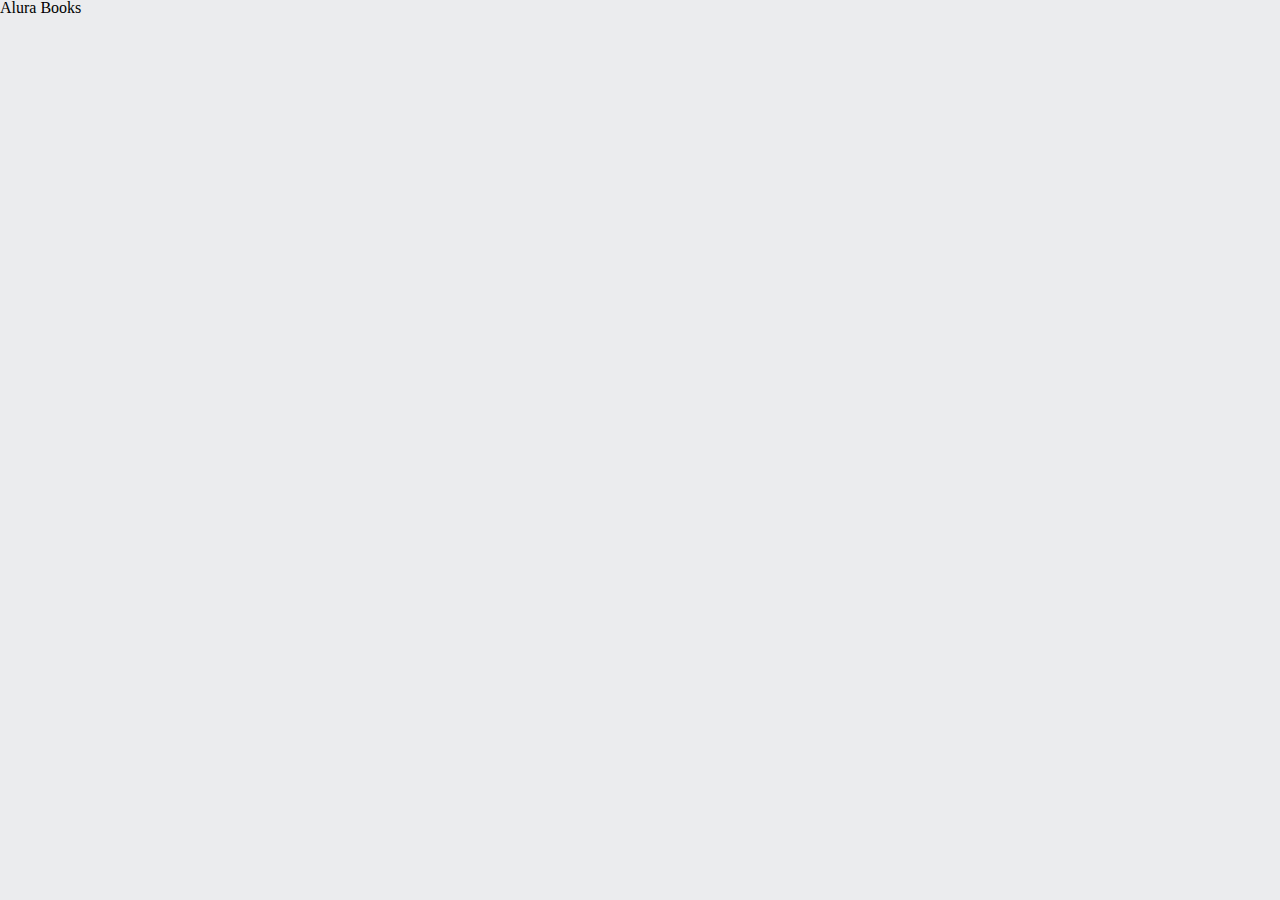
==== alura-books/index.html @ ab9b0300 "Base do projeto" ====
<!DOCTYPE html>
<html>
    <head>
        <meta charset="UTF-8">
        <meta name="viewport" content="width=device-width, initial-scale=1.0">
        <link rel="stylesheet" href="reset.css">
        <link rel="stylesheet" href="styles.css">
        <title>Alura Books</title>
    </head>
    <body>
        <h1>Alura Books</h1>

    </body>

</html>
---- alura-books/styles.css ----
:root{
    --cor-de-fundo: #ebecee;
}
body{
    background-color: var(--cor-de-fundo);
}
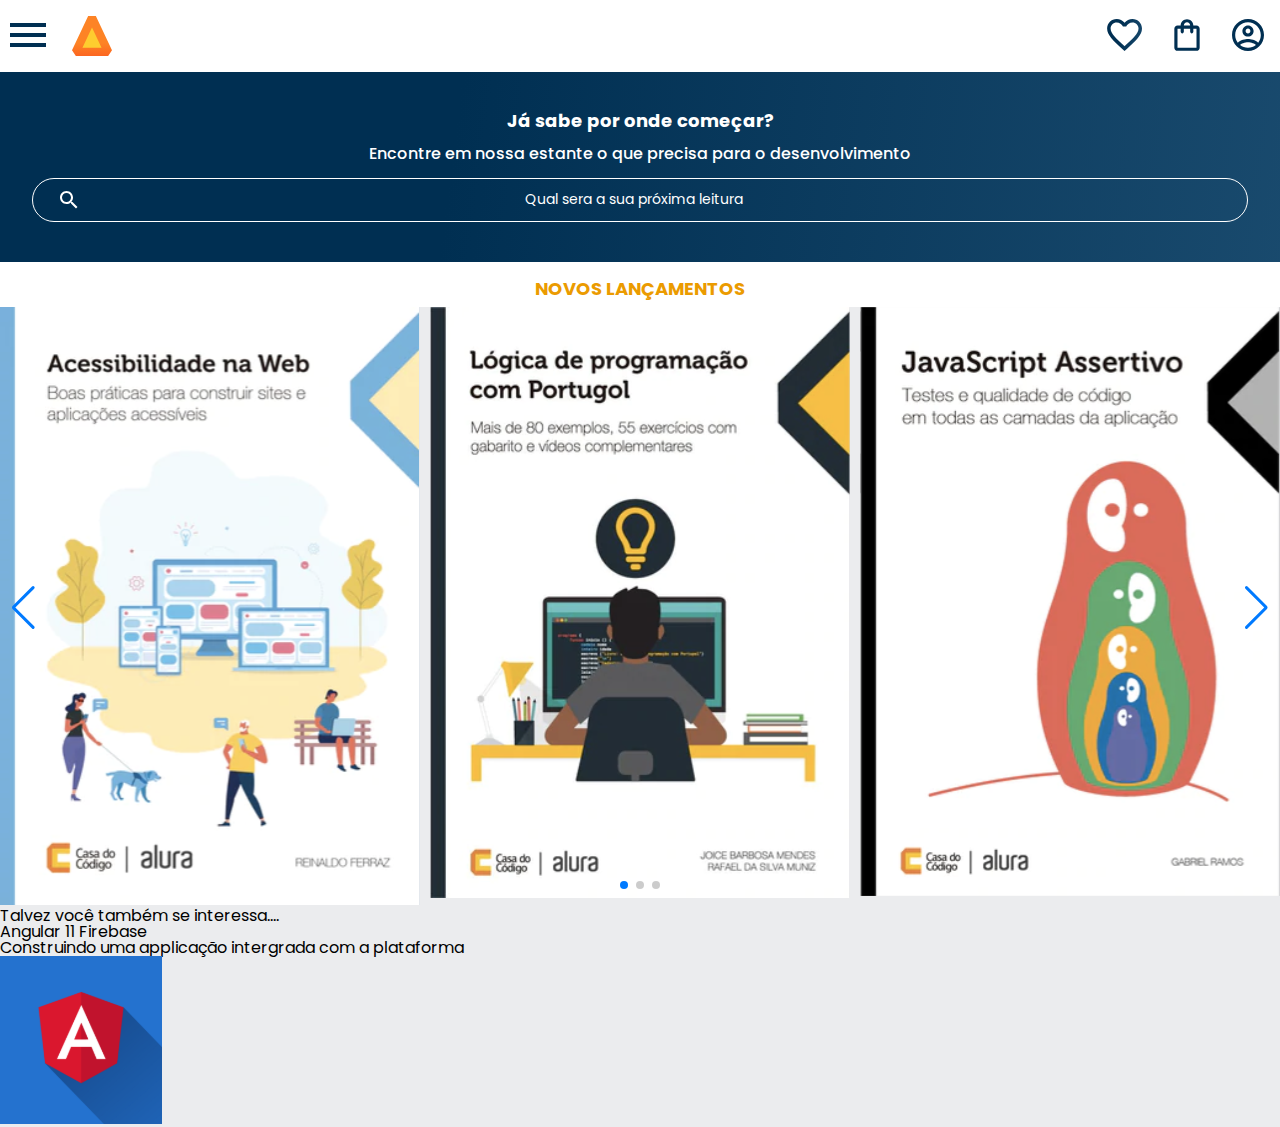
==== commit c6a7e52f: "Construão da homee inclusão dos css" ====
--- a/alura-books/index.html
+++ b/alura-books/index.html
@@ -4,12 +4,97 @@
         <meta charset="UTF-8">
         <meta name="viewport" content="width=device-width, initial-scale=1.0">
         <link rel="stylesheet" href="reset.css">
+        <link rel="stylesheet" href="./style/header.css">
         <link rel="stylesheet" href="styles.css">
+        <link rel="stylesheet" href="./style/carrossel.css">
+        <link rel="preconnect" href="https://fonts.googleapis.com">
+        <link rel="preconnect" href="https://fonts.gstatic.com" crossorigin>
+        <link href="https://fonts.googleapis.com/css2?family=Poppins:wght@400;500;700&display=swap" rel="stylesheet">
+        <link rel="stylesheet" href="https://cdn.jsdelivr.net/npm/swiper@11/swiper-bundle.min.css"
+/>
         <title>Alura Books</title>
     </head>
     <body>
-        <h1>Alura Books</h1>
+        <header class="cabecalho">
+            <div class="container">
+                <input type="checkbox" id="menu" class="container__botao" />
+                <label for="menu">
+                    <span class="cabecalho__menu-hamburguer container__imagem"></span>
+                </label>
+                <ul class="lista-menu">
+                    <li class="lista-menu__titulo">Categoria</li>
+                    <li class="lista-menu__item">
+                        <a href="#" class="lista-menu__link">Programação</a>
+                    </li>
+                    <li class="lista-menu__item">
+                        <a href="#" class="lista-menu__link">Infraestrutura</a>
+                    </li>
+                    <li class="lista-menu__item">
+                        <a href="#" class="lista-menu__link">Business</a>
+                    </li>
+                </ul>                
+                <img src="imagens/Logo.svg" alt="Log" class="container__imagem"/>
+            </div>
+           <div class="container">
+                <a href="#"> <img src="imagens/Favoritos.svg" alt="Meus Favoritos" class="container__imagem"></a>
+                <a href="#"> <img src="imagens/Compras.svg" alt="Carrinho de Compras" class="container__imagem"></a>
+                <a href="#"> <img src="imagens/Usuario.svg" alt="Meu perfil" class="container__imagem"></a>
+           </div>
+        </header>
+        <section class="banner">
+            <h2 class="banner__titulo">Já sabe por onde começar?</h2>
+            <p class="banner__texto">Encontre em nossa estante o que precisa para o desenvolvimento</p>
+            <input type="search" class="banner__pesquisa" placeholder="Qual sera a sua próxima leitura"/>
+        </section>
+        <section class="carrossel">
+            <h2 class="carrossel__titulo">Novos lançamentos</h2> 
+            <!-- Slider main container -->
+        <div class="swiper">
+            <!-- Additional required wrapper -->
+            <!-- If we need pagination -->
+            <div class="swiper-pagination"></div>
+        
+            <div class="swiper-wrapper">
+            <!-- Slides -->
+            <div class="swiper-slide"><img src="imagens/Acessibilidade.svg" alt="Livro de estudo sobre Angular"/></div>
+            <div class="swiper-slide"><img src="imagens/Portugol.svg" alt="Livro de estudo sobre AluraLATAM"/></div>
+            <div class="swiper-slide"><img src="imagens/Javascript.svg" alt="Livro de estudo sobre AluraLingua"/></div>
+            <div class="swiper-slide"><img src="imagens/ApacheKafka.svg" alt="Livro de estudo sobre ApacheKafka"/></div>
+            <div class="swiper-slide"><img src="imagens/Liderança.svg" alt="Livro de estudo sobre CarreiraSemFronteira"/></div>
+            </div>
+            
+            <!-- If we need navigation buttons -->
+            <div class="swiper-button-prev"></div>
+            <div class="swiper-button-next"></div>
+        
+        </div>
+        <div class="card">
+            <div class="card__descricao">
+                <div class="descricao">
+                    <h3 class="descricao__titulo">Talvez você também se interessa.... </h3>
+                    <h2 class="descricao__titulo-livro"> Angular 11 Firebase</h2>
+                    <p class="descricao__titulo"> Construindo uma applicação intergrada com a plataforma</p>
+                </div>
+                <img src="imagens/Angular.svg" class="descricao__imagem">
+            </div>
+
+        </div>
+
+        </section>
+        <script src="https://cdn.jsdelivr.net/npm/swiper@11/swiper-bundle.min.js"></script>
+        <script>
+            const swiper = new Swiper('.swiper', {
+            speed: 400,
+            spaceBetween: 10,
+            slidesPerView: 3,
+            pagination: {
+                el: '.swiper-pagination',
+                type: 'bullets',
+            },
+            });
+        </script>
 
     </body>
 
+
 </html>--- a/alura-books/style/header.css
+++ b/alura-books/style/header.css
@@ -0,0 +1,59 @@
+.cabecalho__menu-hamburguer{
+    width: 24px;
+    height: 24px;
+    background-image: url("../imagens/Menu.svg");
+    display: inline-block;
+    background-repeat: no-repeat;
+    background-position: center;
+}
+.cabecalho{
+    background-color: var(--branco);
+
+    display: flex;
+    justify-content: space-between;
+    align-items: center;
+    position: relative;
+}
+
+.container{
+    display: flex;
+    align-items: center;
+}
+.container__imagem{
+    padding: 1em;
+}
+.lista-menu{
+    display: none;
+    position: absolute;
+    top: 100%;
+    width: 60vw;;
+}
+.container__botao:checked~.lista-menu{
+    display: block;
+
+}
+.lista-menu__titulo,
+.lista-menu__item{
+    padding: 1em;
+    background-color: var(--branco);
+
+}
+.lista-menu__titulo{
+    color: var(--laranja);
+    font-weight: 700;
+}
+.lista-menu__link{
+background: var(--azul-degrade);
+-webkit-background-clip: text;
+-webkit-text-fill-color: transparent;
+background-clip: text;
+text-transform: uppercase;
+}
+.container__botao{
+    display: none;
+}
+
+
+
+
+
--- a/alura-books/styles.css
+++ b/alura-books/styles.css
@@ -1,6 +1,17 @@
+@import url("style/header.css");
+@import url("style/banner.css");
+@import url("style/carrossel.css");
+
 :root{
     --cor-de-fundo: #ebecee;
+    --branco: #FFFFFF;
+    --laranja: #EB9B00; 
+    --azul-degrade: linear-gradient(97.54deg, #002F52 35.49%, #326589 165.37%);
+    --fonte-principal: "Poppins";
 }
 body{
     background-color: var(--cor-de-fundo);
+    font-family: var(--fonte-principal);
+    font-size: 16px;
+    font-weight: 400px;
 }
--- a/alura-books/style/carrossel.css
+++ b/alura-books/style/carrossel.css
@@ -0,0 +1,21 @@
+.carrossel__titulo{
+    color: var(--laranja);
+    background-color: var(--branco);
+    text-align: center;
+    text-transform: uppercase;
+    font-size: 18px;
+    font-weight: 700;
+    padding: 1em 0 0.5em 0;
+}
+
+.swiper-slide img{
+    width: 100%;
+}
+
+.swiper-button-prev, 
+.swiper-button-next{
+    display: none;
+}
+.swiper-pagination{
+    margin: .5em 0;
+}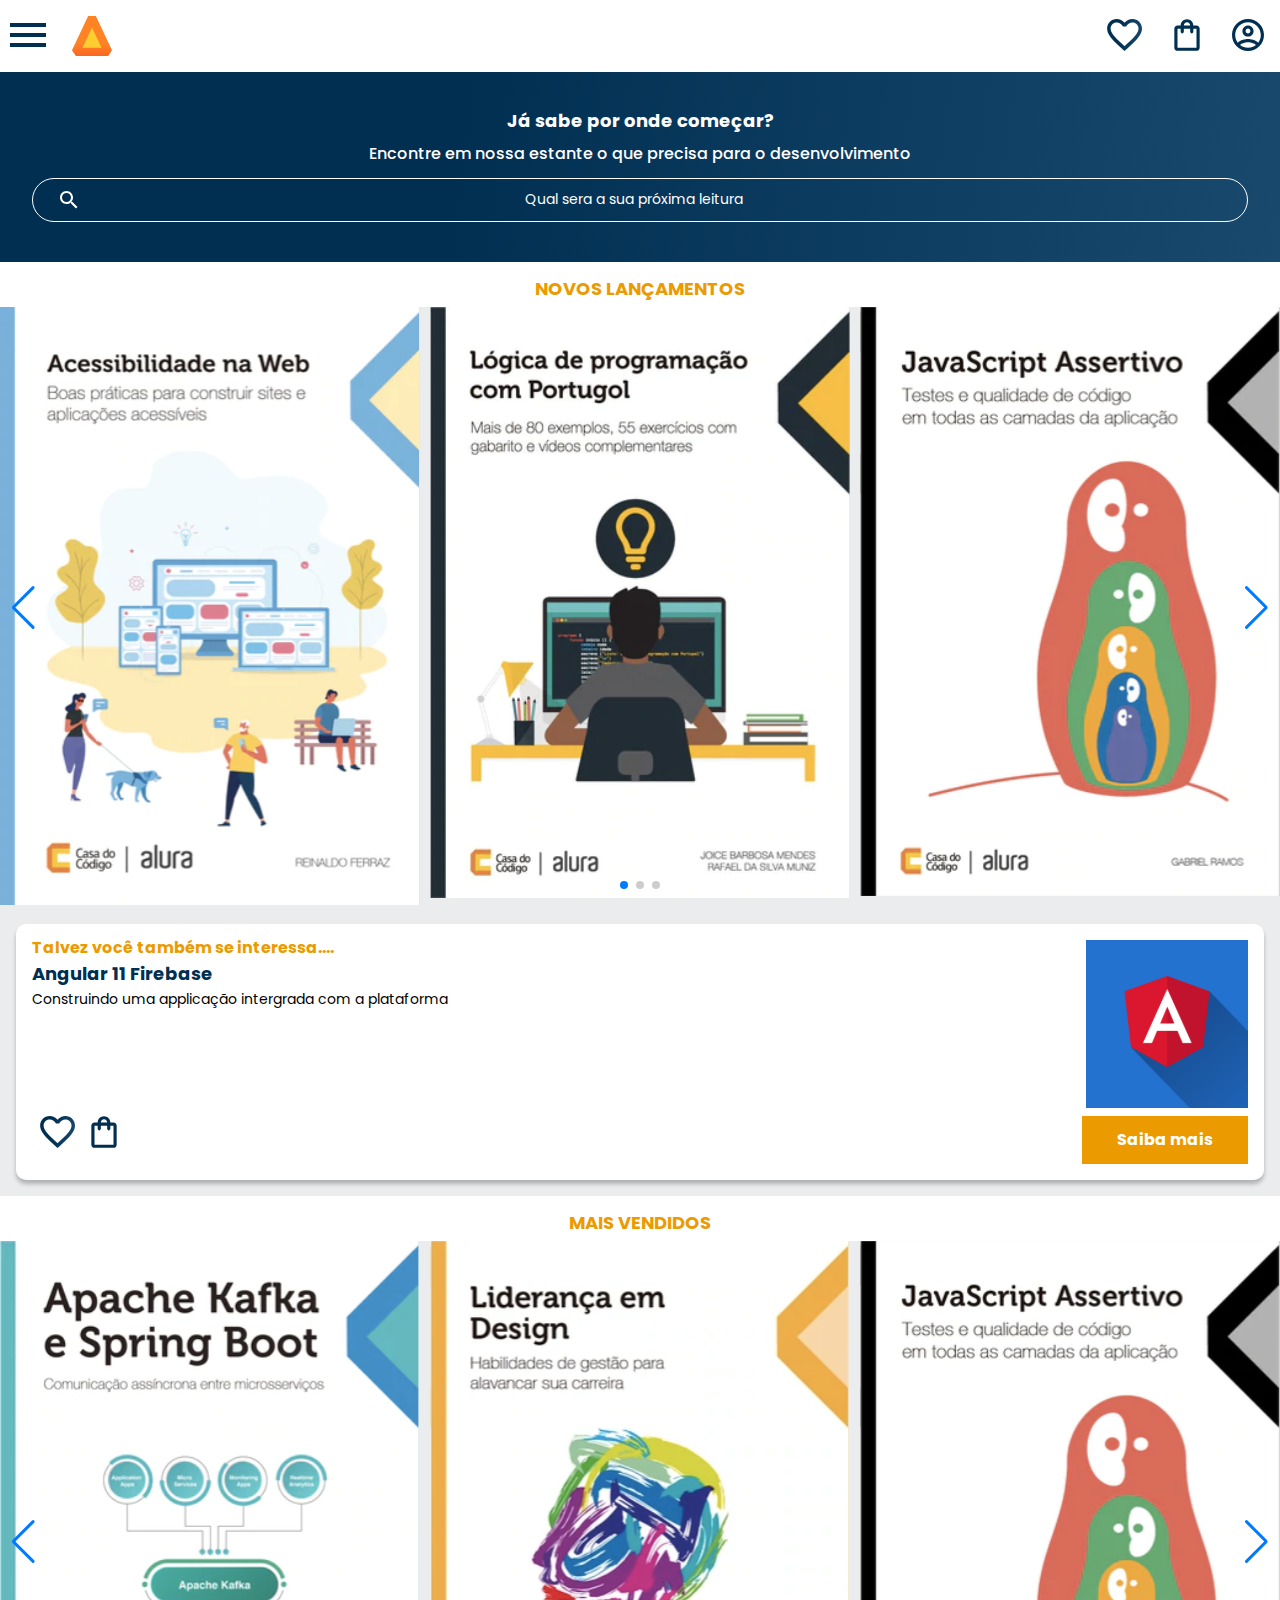
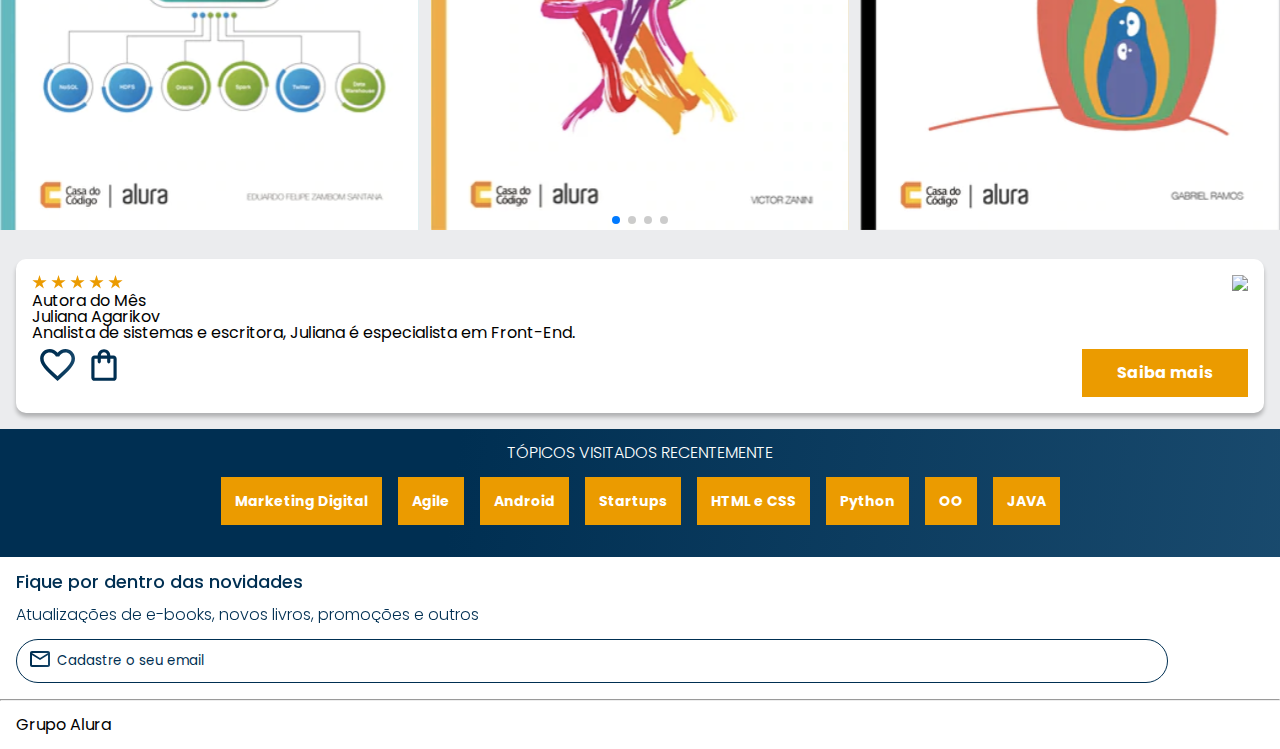
==== commit 6b180695: "Criação do rodape, contato e topicos" ====
--- a/alura-books/index.html
+++ b/alura-books/index.html
@@ -5,6 +5,7 @@
         <meta name="viewport" content="width=device-width, initial-scale=1.0">
         <link rel="stylesheet" href="reset.css">
         <link rel="stylesheet" href="./style/header.css">
+        <link rel="stylesheet" href="./style/topicos.css">
         <link rel="stylesheet" href="styles.css">
         <link rel="stylesheet" href="./style/carrossel.css">
         <link rel="preconnect" href="https://fonts.googleapis.com">
@@ -73,14 +74,115 @@
                 <div class="descricao">
                     <h3 class="descricao__titulo">Talvez você também se interessa.... </h3>
                     <h2 class="descricao__titulo-livro"> Angular 11 Firebase</h2>
-                    <p class="descricao__titulo"> Construindo uma applicação intergrada com a plataforma</p>
+                    <p class="descricao__texto"> Construindo uma applicação intergrada com a plataforma</p>
                 </div>
                 <img src="imagens/Angular.svg" class="descricao__imagem">
             </div>
-
+            <div class="card__botoes">
+                <ul class="botoes">
+                    <li class="botoes__item"><img src="imagens/Favoritos.svg" alt="Favoritos"></li>
+                    <li class="botoes__item"><img src="imagens/Compras.svg" alt="Adicionar Carrinho de compra"></li>
+                </ul>
+                <a href="#" class="botoes__ancora"> Saiba mais</a>
+            </div>
         </div>
-
-        </section>
+        </section>
+        <section class=”carrossel”>
+            <h2 class="carrossel__titulo">Mais vendidos</h2>
+            <div class="swiper">
+                <!-- Additional required wrapper -->
+                <!-- If we need pagination -->
+                <div class="swiper-pagination"></div>
+    
+                <div class="swiper-wrapper">
+                    <!-- Slides -->
+                    <div class="swiper-slide"><img src="imagens/ApacheKafka.svg"
+                            alt="Livro sobre apache kafka e spring boot da alura books"></div>
+                    <div class="swiper-slide"><img src="imagens/Liderança.svg"
+                            alt="Livro sobre liderança em design da alura books"></div>
+                    <div class="swiper-slide"><img src="imagens/Javascript.svg"
+                            alt="Livro sobre javascript assertivo da alurabooks"></div>
+                    <div class="swiper-slide"><img src="imagens/Guia Front-end.svg" alt="Livro Guia front end"></div>
+                    <div class="swiper-slide"><img src="imagens/Portugol.svg" alt="Livro sobre portugol"></div>
+                    <div class="swiper-slide"><img src="imagens/Acessibilidade.svg" alt="livro sobre acessibilidade"></div>
+                </div>
+    
+                <!-- If we need navigation buttons -->
+                <div class="swiper-button-prev"></div>
+                <div class="swiper-button-next"></div>
+            </div>
+
+            <div class="card">
+                <!-- 1º linha -->
+                <div class="card__descricao">
+                    <!-- 1º coluna -->
+                    <div class="descricao">
+                        <img src="imagens/Estrelinhas.svg" alt="Avaliação 5 estrelas">
+                        <h3 class="descrição__titulo">Autora do Mês</h3>
+                        <h2 class="descrição__titulo-livro">Juliana Agarikov</h2>
+                        <p class="descrição__texto">Analista de sistemas e escritora, Juliana é especialista em Front-End.
+                        </p>
+                    </div>
+                    <!-- 2º coluna -->
+                    <img src="imagens/Escritora.svg" class="descricao__imagem">
+                </div>
+    
+                <!-- 2º linha -->
+                <div class="card__botoes">
+                    <!-- 1º coluna -->
+                    <ul class="botoes">
+                        <li class="botoes__item"><img src="imagens/Favoritos.svg" alt="Favoritar livro"></li>
+                        <li class="botoes__item"><img src="imagens/Compras.svg" alt="Adicionar no carrinho de compras"></li>
+                    </ul>
+                    <!-- 2º coluna -->
+                    <a href="#" class="botoes__ancora">Saiba mais</a>
+                </div>
+            </div>
+
+
+        </section>
+        <section class="topicos">
+            <h2 class="topicos__titulo">TÓPICOS VISITADOS RECENTEMENTE</h2>
+            <ul class="topicos__lista"> 
+                <li class="topicos__item">
+                    <a href="#" class="topicos__link">Marketing Digital</a>
+                </li>
+                <li class="topicos__item">
+                    <a href="#" class="topicos__link">Agile</a>
+                </li>
+                <li class="topicos__item">
+                    <a href="#" class="topicos__link">Android</a>
+                </li>
+                <li class="topicos__item">
+                    <a href="#" class="topicos__link">Startups</a>
+                </li>
+                <li class="topicos__item">
+                    <a href="#" class="topicos__link">HTML e CSS</a>
+                </li>
+                <li class="topicos__item">
+                    <a href="#" class="topicos__link"> Python</a>
+                </li>
+                <li class="topicos__item">
+                    <a href="#" class="topicos__link">OO</a>
+                </li>
+                <li class="topicos__item">
+                    <a href="#" class="topicos__link">JAVA</a>
+                </li>
+            </ul>
+
+        </section>
+        <section class="contato">
+            <h2 class="contato__titulo">Fique por dentro das novidades</h2>
+            <P class="contato__texto">Atualizações de e-books, novos livros, promoções e outros</P>
+            <input type="email" placeholder="Cadastre o seu email" class="contato__email" />
+        </section>
+
+        <hr/>
+        <footer class="rodape">
+            <h2 class="rodape__titulo">Grupo Alura</h2>
+
+        </footer>
+
         <script src="https://cdn.jsdelivr.net/npm/swiper@11/swiper-bundle.min.js"></script>
         <script>
             const swiper = new Swiper('.swiper', {
@@ -95,6 +197,4 @@
         </script>
 
     </body>
-
-
 </html>--- a/alura-books/style/topicos.css
+++ b/alura-books/style/topicos.css
@@ -0,0 +1,27 @@
+.topicos{
+    background:var(--azul-degrade);
+    text-align: center;
+    padding: 1em 0;
+}
+
+.topicos__titulo{
+    color: var(--branco);
+    font-weight: 300;
+}
+
+.topicos__lista{
+    display: flex;
+    flex-wrap: wrap;
+    justify-content: center;
+}
+.topicos__item{
+    margin: 2em 0.5em;
+}
+.topicos__link{
+    color: var(--branco);
+    padding: 1em;
+    background-color: var(--laranja);
+    text-decoration: none;
+    font-size: 14px;
+    font-weight: 700;
+}--- a/alura-books/styles.css
+++ b/alura-books/styles.css
@@ -1,6 +1,9 @@
 @import url("style/header.css");
 @import url("style/banner.css");
 @import url("style/carrossel.css");
+@import url("style/topicos.css");
+@import url("style/contato.css");
+@import url("style/rodape.css");
 
 :root{
     --cor-de-fundo: #ebecee;
@@ -8,6 +11,7 @@
     --laranja: #EB9B00; 
     --azul-degrade: linear-gradient(97.54deg, #002F52 35.49%, #326589 165.37%);
     --fonte-principal: "Poppins";
+    --azul: #002F52;
 }
 body{
     background-color: var(--cor-de-fundo);
--- a/alura-books/style/carrossel.css
+++ b/alura-books/style/carrossel.css
@@ -18,4 +18,48 @@
 }
 .swiper-pagination{
     margin: .5em 0;
+}
+.card__descricao{
+    display: flex;
+    justify-content: space-between;
+    margin-bottom: 0.5em;
+}
+.card__botoes{
+    display: flex;
+    justify-content: space-between;
+}
+
+.botoes{
+    display: flex;
+}
+.card{
+    background: var(--branco);
+    box-shadow: 0px 4px 4px rgb(0, 0, 0, 0.25);
+    border-radius: 10px ;
+    margin: 1em;
+    padding: 1em;
+}
+.descricao__titulo{
+    color: var(--laranja);
+    font-weight: 700;
+}
+.descricao__titulo-livro{
+    color: var(--azul);
+    font-size: 18px;
+    font-weight: 700;
+    margin: 0.5em 0;
+}
+.descricao__texto{
+    font-size: 14px;
+}
+.botoes__item{
+    margin: 0 0.5em;
+}
+
+.botoes__ancora{
+    background-color: var(--laranja);
+    padding: 1em 2.2em;
+    color: var(--branco);
+    font-weight: 700;
+    text-decoration: none;
 }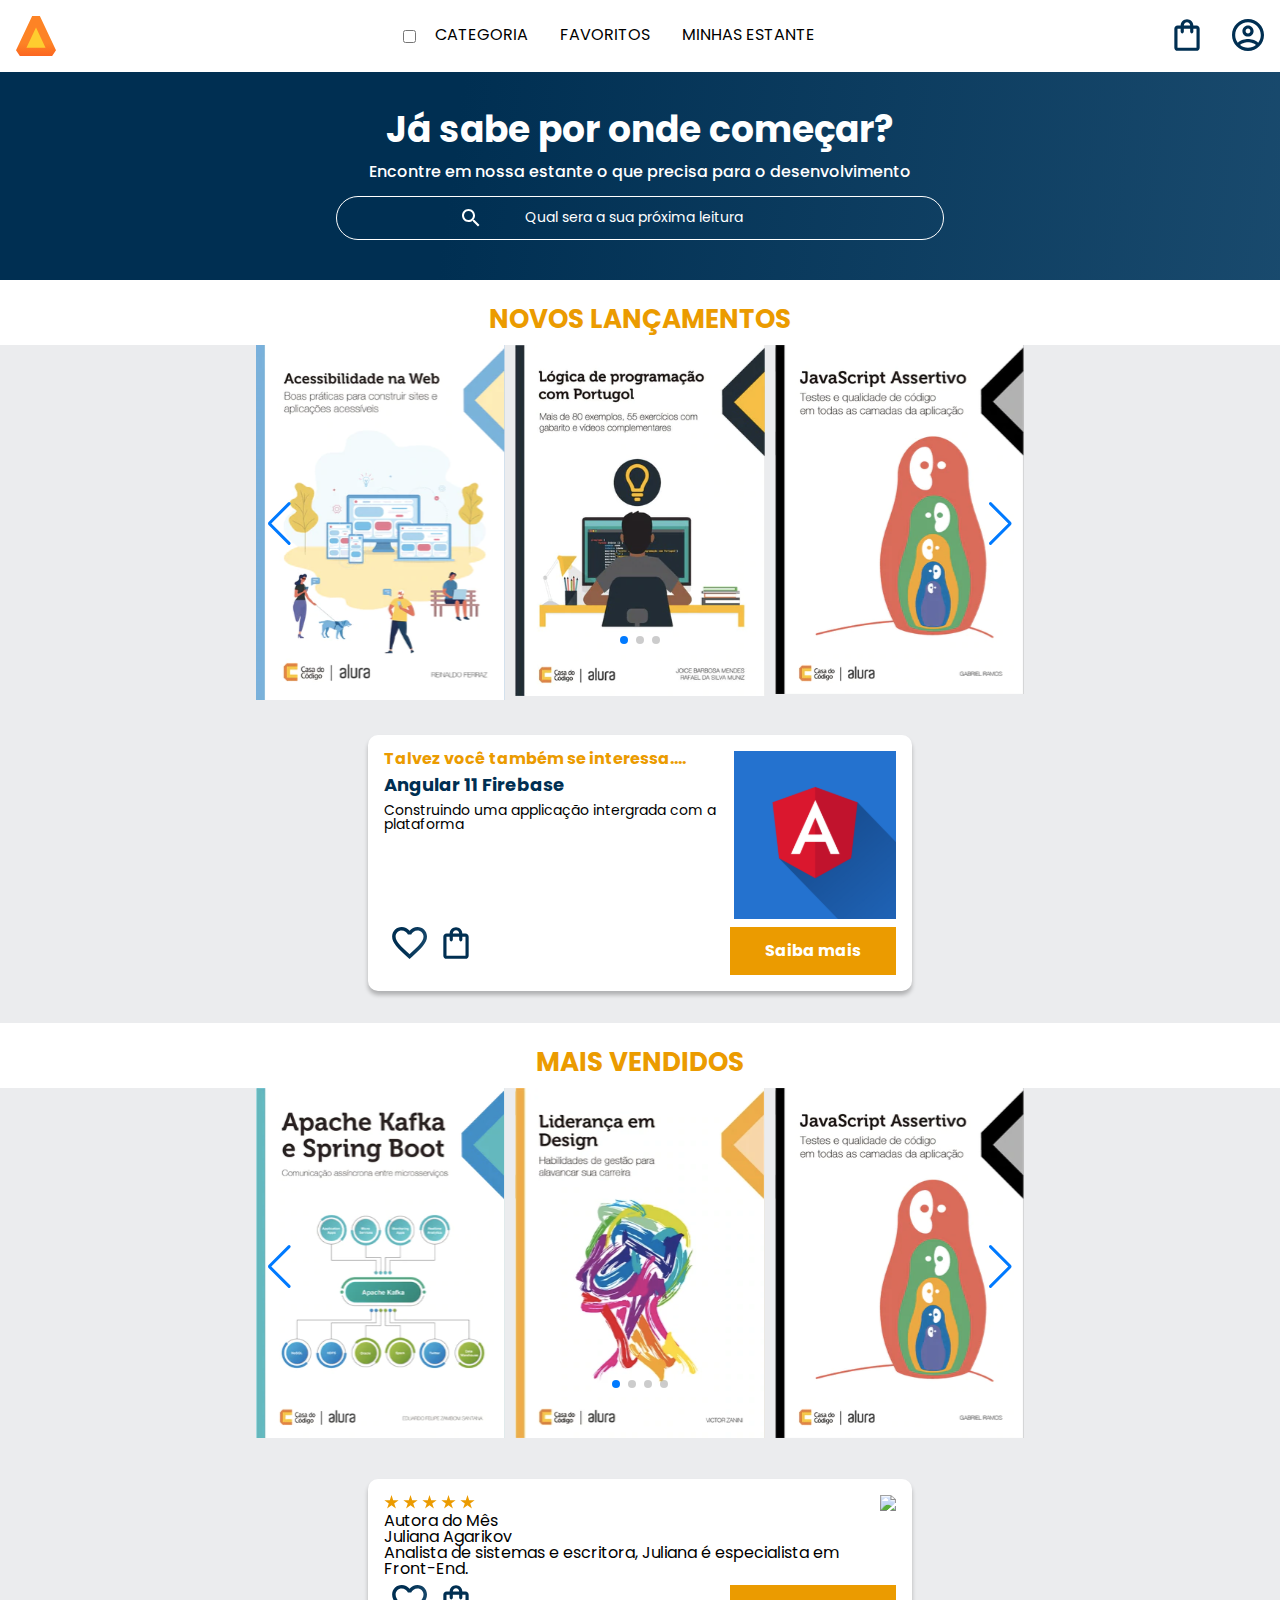
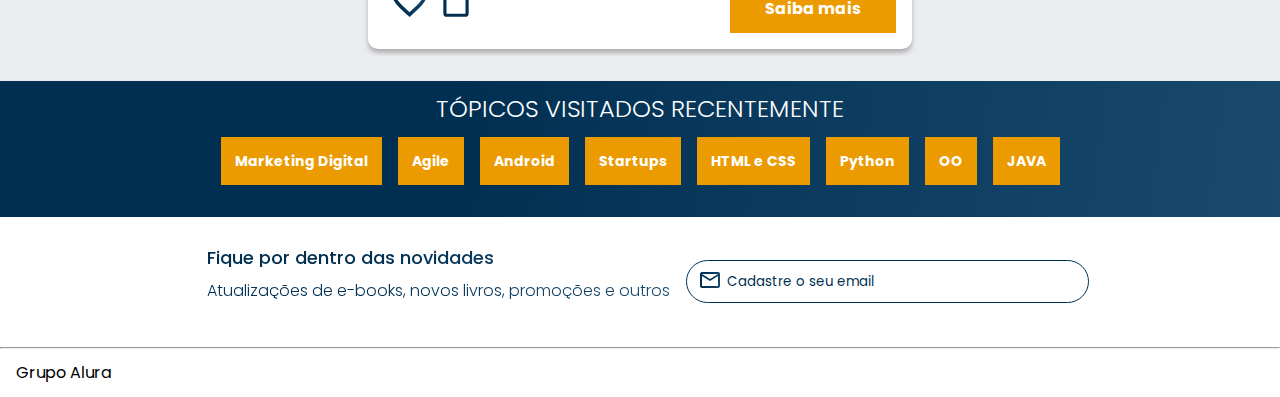
==== commit c39f59c9: "Ajustes do Responsivo" ====
--- a/alura-books/index.html
+++ b/alura-books/index.html
@@ -4,15 +4,12 @@
         <meta charset="UTF-8">
         <meta name="viewport" content="width=device-width, initial-scale=1.0">
         <link rel="stylesheet" href="reset.css">
-        <link rel="stylesheet" href="./style/header.css">
-        <link rel="stylesheet" href="./style/topicos.css">
         <link rel="stylesheet" href="styles.css">
-        <link rel="stylesheet" href="./style/carrossel.css">
         <link rel="preconnect" href="https://fonts.googleapis.com">
         <link rel="preconnect" href="https://fonts.gstatic.com" crossorigin>
         <link href="https://fonts.googleapis.com/css2?family=Poppins:wght@400;500;700&display=swap" rel="stylesheet">
-        <link rel="stylesheet" href="https://cdn.jsdelivr.net/npm/swiper@11/swiper-bundle.min.css"
-/>
+        <link rel="stylesheet" href="https://cdn.jsdelivr.net/npm/swiper@11/swiper-bundle.min.css"/>
+        <link href="https://fonts.googleapis.com/css2?family=Josefin+Sans:wght@300;700&display=swap" rel="stylesheet">
         <title>Alura Books</title>
     </head>
     <body>
@@ -33,11 +30,43 @@
                     <li class="lista-menu__item">
                         <a href="#" class="lista-menu__link">Business</a>
                     </li>
+                    <li class="lista-menu__item">
+                        <a href="#" class="lista-menu__link">design & UX</a>
+                    </li>
+                    <li class="lista-menu__item">
+                        <a href="#" class="lista-menu__link">Front-End</a>
+                    </li>
                 </ul>                
                 <img src="imagens/Logo.svg" alt="Log" class="container__imagem"/>
-            </div>
+                <h1 class="container__titulo"><b class="container__titulo--negrito">Alura</b>Books</h1>
+            </div>
+            <ul class="opcoes">
+                <input type="checkbox" id="opcoes__menu" class="opcoes__botao">
+                <label for="opcoes-menu">
+                    <li class="opcoes__item">Categoria</li>
+                </label>
+                <ul class="lista-menu">
+                    <li class="lista-menu__item">
+                        <a href="#" class="lista-menu__link">Programação</a>
+                    </li>
+                    <li class="lista-menu__item">
+                        <a href="#" class="lista-menu__link">Infraestrutura</a>
+                    </li>
+                    <li class="lista-menu__item">
+                        <a href="#" class="lista-menu__link">Business</a>
+                    </li>
+                    <li class="lista-menu__item">
+                        <a href="#" class="lista-menu__link">design & UX</a>
+                    </li>
+                    <li class="lista-menu__item">
+                        <a href="#" class="lista-menu__link">Front-End</a>
+                    </li>
+                </ul>
+                <li class="opcoes__item"><a href="#" class="opcoes__link">Favoritos</a></li>
+                <li class="opcoes__item"><a href="#" class="opcoes__link">Minhas estante</a></li>              
+            </ul>
            <div class="container">
-                <a href="#"> <img src="imagens/Favoritos.svg" alt="Meus Favoritos" class="container__imagem"></a>
+                <a href="#"> <img src="imagens/Favoritos.svg" alt="Meus Favoritos" class="container__imagem container__imagem--transparente"></a>
                 <a href="#"> <img src="imagens/Compras.svg" alt="Carrinho de Compras" class="container__imagem"></a>
                 <a href="#"> <img src="imagens/Usuario.svg" alt="Meu perfil" class="container__imagem"></a>
            </div>
@@ -138,8 +167,6 @@
                     <a href="#" class="botoes__ancora">Saiba mais</a>
                 </div>
             </div>
-
-
         </section>
         <section class="topicos">
             <h2 class="topicos__titulo">TÓPICOS VISITADOS RECENTEMENTE</h2>
@@ -172,15 +199,16 @@
 
         </section>
         <section class="contato">
-            <h2 class="contato__titulo">Fique por dentro das novidades</h2>
-            <P class="contato__texto">Atualizações de e-books, novos livros, promoções e outros</P>
+            <div class="contato__descricao">
+                <h2 class="contato__titulo">Fique por dentro das novidades</h2>
+                <P class="contato__texto">Atualizações de e-books, novos livros, promoções e outros</P>
+            </div>
             <input type="email" placeholder="Cadastre o seu email" class="contato__email" />
         </section>
 
         <hr/>
         <footer class="rodape">
             <h2 class="rodape__titulo">Grupo Alura</h2>
-
         </footer>
 
         <script src="https://cdn.jsdelivr.net/npm/swiper@11/swiper-bundle.min.js"></script>
--- a/alura-books/styles.css
+++ b/alura-books/styles.css
@@ -11,7 +11,9 @@
     --laranja: #EB9B00; 
     --azul-degrade: linear-gradient(97.54deg, #002F52 35.49%, #326589 165.37%);
     --fonte-principal: "Poppins";
+    --fonte-secundaria: "Josefin Sans";
     --azul: #002F52;
+    --preto: #000000;
 }
 body{
     background-color: var(--cor-de-fundo);
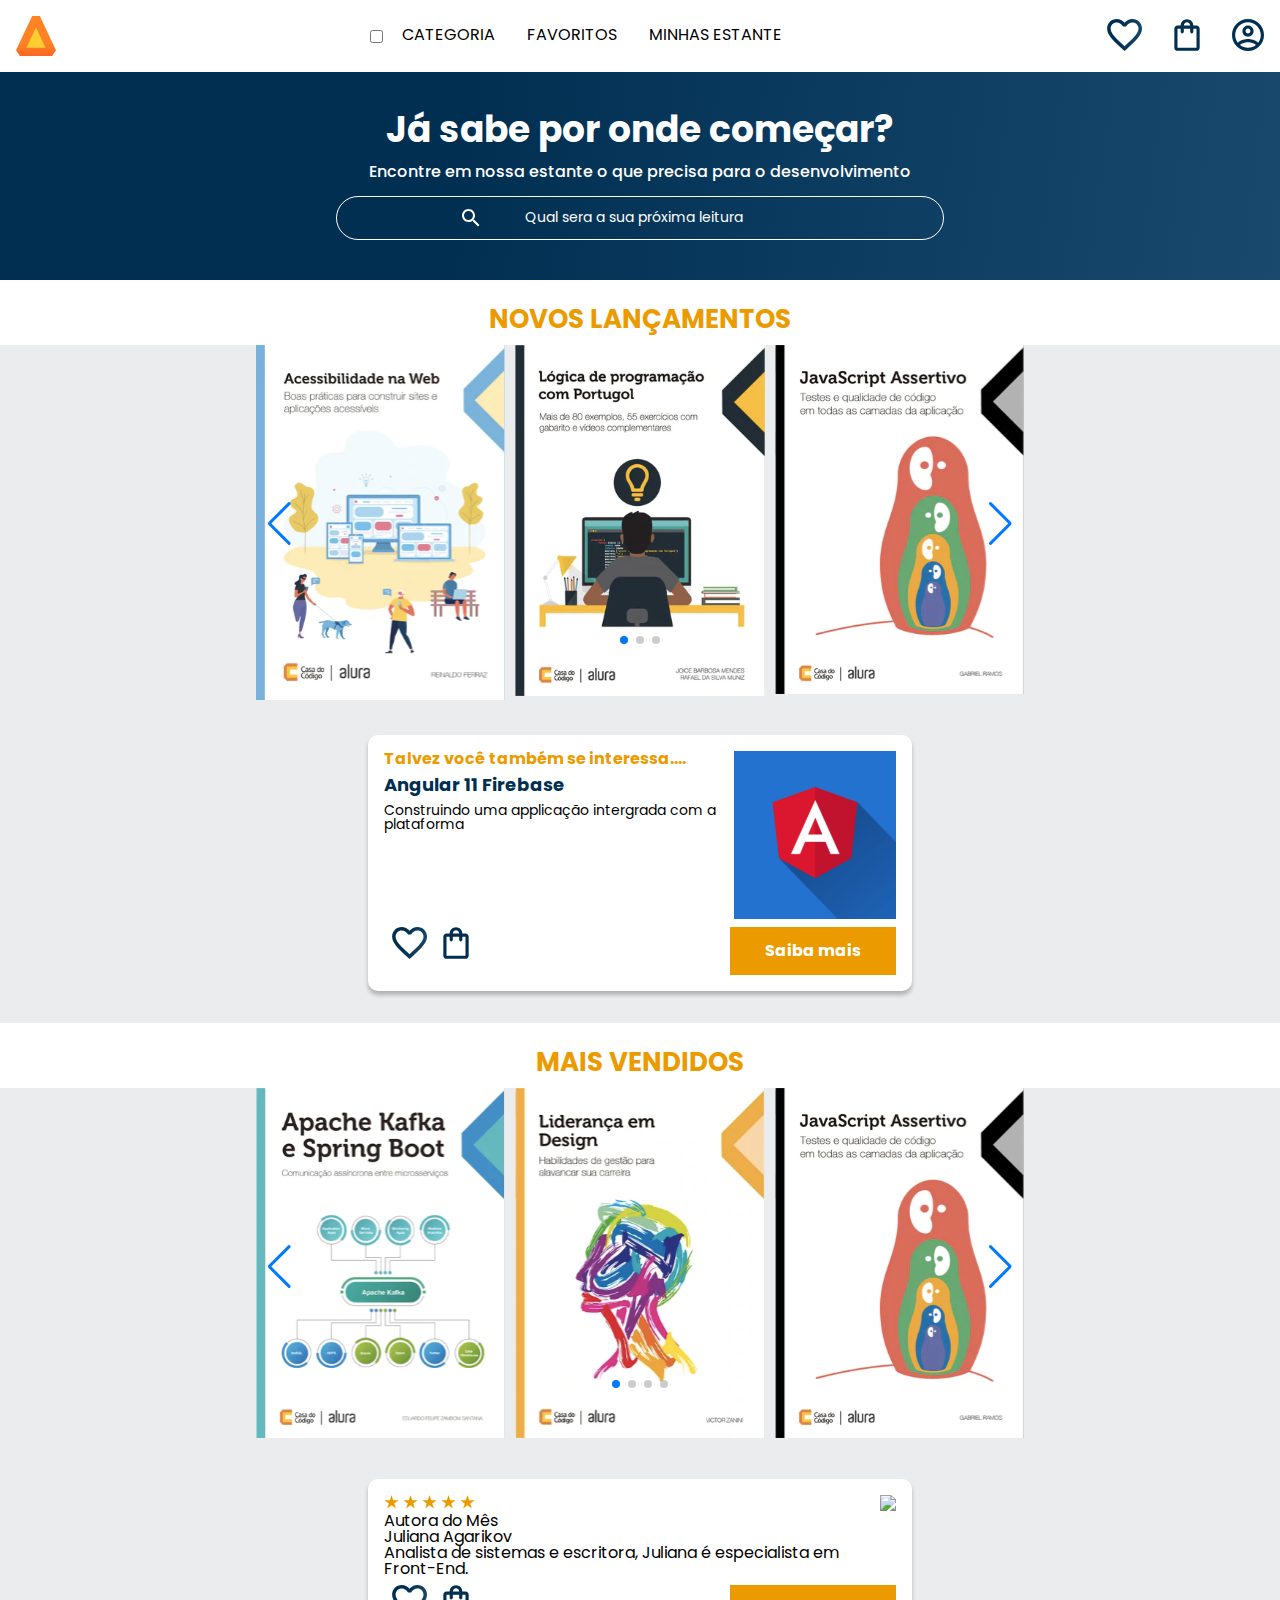
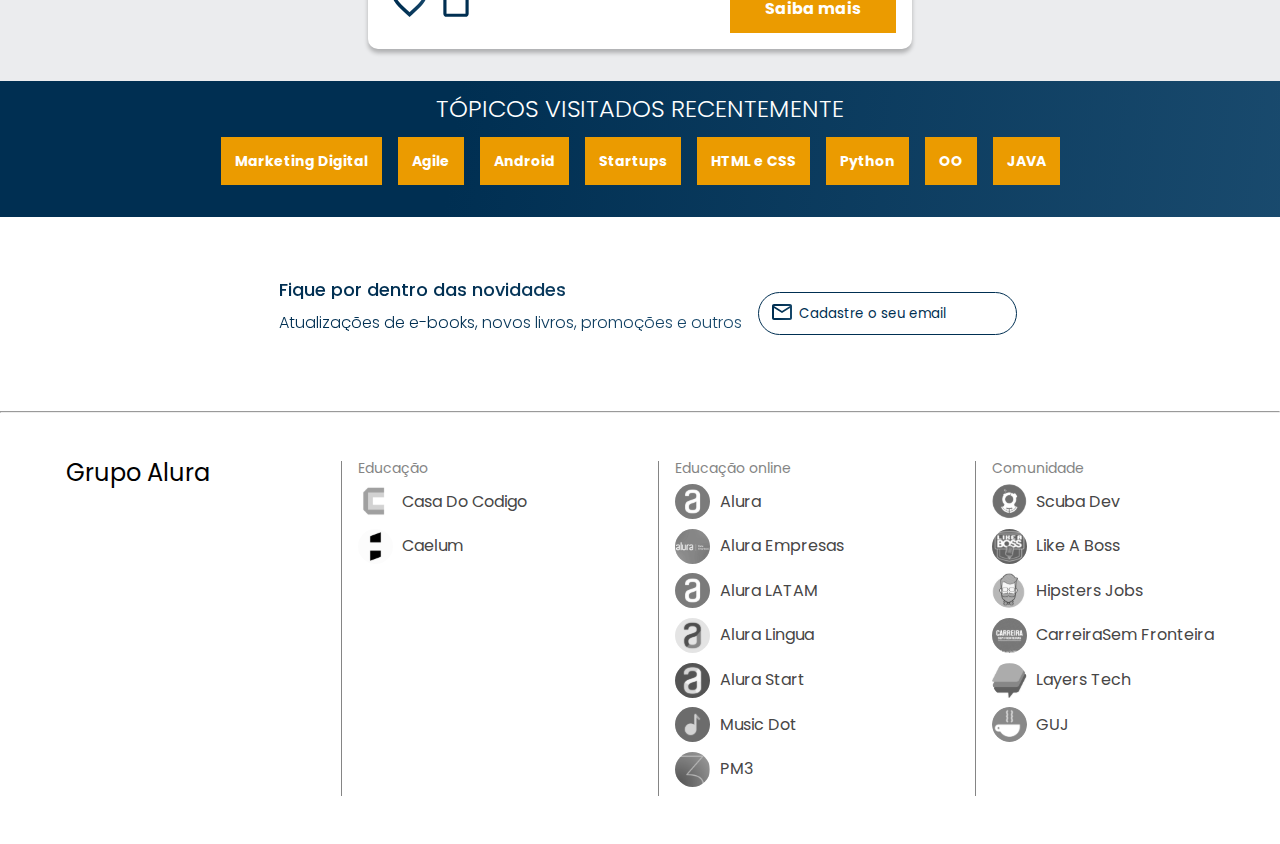
==== commit f7b0c8fa: "Ajustes do tam 1728 Desktop" ====
--- a/alura-books/index.html
+++ b/alura-books/index.html
@@ -66,9 +66,16 @@
                 <li class="opcoes__item"><a href="#" class="opcoes__link">Minhas estante</a></li>              
             </ul>
            <div class="container">
-                <a href="#"> <img src="imagens/Favoritos.svg" alt="Meus Favoritos" class="container__imagem container__imagem--transparente"></a>
-                <a href="#"> <img src="imagens/Compras.svg" alt="Carrinho de Compras" class="container__imagem"></a>
-                <a href="#"> <img src="imagens/Usuario.svg" alt="Meu perfil" class="container__imagem"></a>
+                    <a href="#"><img src="imagens/Favoritos.svg" alt="Meus favoritos"
+                        class="container__imagem container__imagem-transparente"></a>
+                        <a href="#" class="container__link">
+                    <img src="imagens/Compras.svg" alt="Carrinhos de compras" class="container__imagem">
+                    <p class="container__texto">Minha sacola</p>
+                        </a>
+                    <a href="#" class="container__link">
+                        <img src="imagens/Usuario.svg" alt="Meu perfil" class="container__imagem">
+                        <p class="container__texto">Meu perfil</p>
+                    </a>
            </div>
         </header>
         <section class="banner">
@@ -79,6 +86,7 @@
         <section class="carrossel">
             <h2 class="carrossel__titulo">Novos lançamentos</h2> 
             <!-- Slider main container -->
+        <div class="carrossel__container">
         <div class="swiper">
             <!-- Additional required wrapper -->
             <!-- If we need pagination -->
@@ -115,11 +123,14 @@
                 <a href="#" class="botoes__ancora"> Saiba mais</a>
             </div>
         </div>
-        </section>
-        <section class=”carrossel”>
+        </div>
+        </section>
+        <section class="carrossel">
             <h2 class="carrossel__titulo">Mais vendidos</h2>
-            <div class="swiper">
+            <div class="carrossel__container">
+               <div class="swiper">
                 <!-- Additional required wrapper -->
+                
                 <!-- If we need pagination -->
                 <div class="swiper-pagination"></div>
     
@@ -167,6 +178,7 @@
                     <a href="#" class="botoes__ancora">Saiba mais</a>
                 </div>
             </div>
+        </div>
         </section>
         <section class="topicos">
             <h2 class="topicos__titulo">TÓPICOS VISITADOS RECENTEMENTE</h2>
@@ -209,6 +221,75 @@
         <hr/>
         <footer class="rodape">
             <h2 class="rodape__titulo">Grupo Alura</h2>
+            <ul class="lista-rodape">
+                <li class="lista-rodape__titulo">Educação</li>
+                <li class="lista-rodape__item">
+                    <img src="imagens/CasaDoCodigo.svg" alt="Casa do código">
+                    <a href="#" class="lista-rodape__link"> Casa Do Codigo</a>
+                </li>
+                <li class="lista-rodape__item">
+                    <img src="imagens/Caelum.svg" alt="Caelum">
+                    <a href="#" class="lista-rodape__link">Caelum</a>
+                </li>
+             </ul>
+             <ul class="lista-rodape">
+                <li class="lista-rodape__titulo">Educação online</li>
+                <li class="lista-rodape__item">
+                    <img src="imagens/Alura.svg" alt="Casa do código">
+                    <a href="#" class="lista-rodape__link">Alura</a>
+                </li>
+                <li class="lista-rodape__item">
+                    <img src="imagens/AluraEmpresas.svg" alt="AluraEmpresas">
+                    <a href="#" class="lista-rodape__link">Alura Empresas</a>
+                </li>
+                <li class="lista-rodape__item">
+                    <img src="imagens/AluraLATAM.svg" alt="AluraLATAM">
+                    <a href="#" class="lista-rodape__link">Alura LATAM</a>
+                </li>
+                <li class="lista-rodape__item">
+                    <img src="imagens/AluraLingua.svg" alt="AluraLingua">
+                    <a href="#" class="lista-rodape__link">Alura Lingua</a>
+                </li>
+                <li class="lista-rodape__item">
+                    <img src="imagens/AluraStart.svg" alt="Caelum">
+                    <a href="#" class="lista-rodape__link">Alura Start</a>
+                </li>
+                <li class="lista-rodape__item">
+                    <img src="imagens/MusicDot.svg" alt="MusicDot">
+                    <a href="#" class="lista-rodape__link">Music Dot</a>
+                </li>
+                <li class="lista-rodape__item">
+                    <img src="imagens/PM3.svg" alt="PM3">
+                    <a href="#" class="lista-rodape__link">PM3</a>
+                </li>
+             </ul>
+             <ul class="lista-rodape">
+                <li class="lista-rodape__titulo">Comunidade</li>
+                <li class="lista-rodape__item">
+                    <img src="imagens/ScubaDev.svg" alt="ScubaDev">
+                    <a href="#" class="lista-rodape__link">Scuba Dev</a>
+                </li>
+                <li class="lista-rodape__item">
+                    <img src="imagens/LikeABoss.svg" alt="LikeABoss">
+                    <a href="#" class="lista-rodape__link">Like A Boss</a>
+                </li>
+                <li class="lista-rodape__item">
+                    <img src="imagens/HipstersJobs.svg" alt="HipstersJobs">
+                    <a href="#" class="lista-rodape__link">Hipsters Jobs</a>
+                </li>
+                <li class="lista-rodape__item">
+                    <img src="imagens/CarreiraSemFronteira.svg" alt="CarreiraSemFronteira">
+                    <a href="#" class="lista-rodape__link">CarreiraSem Fronteira</a>
+                </li>
+                <li class="lista-rodape__item">
+                    <img src="imagens/LayersTech.svg" alt="LayersTech">
+                    <a href="#" class="lista-rodape__link">Layers Tech</a>
+                </li>
+                <li class="lista-rodape__item">
+                    <img src="imagens/GUJ.svg" alt="GUJ">
+                    <a href="#" class="lista-rodape__link">GUJ</a>
+                </li>
+             </ul>
         </footer>
 
         <script src="https://cdn.jsdelivr.net/npm/swiper@11/swiper-bundle.min.js"></script>
--- a/alura-books/styles.css
+++ b/alura-books/styles.css
@@ -14,6 +14,8 @@
     --fonte-secundaria: "Josefin Sans";
     --azul: #002F52;
     --preto: #000000;
+    --cinza: #474646;
+    --cinza-claro: #858585;
 }
 body{
     background-color: var(--cor-de-fundo);
